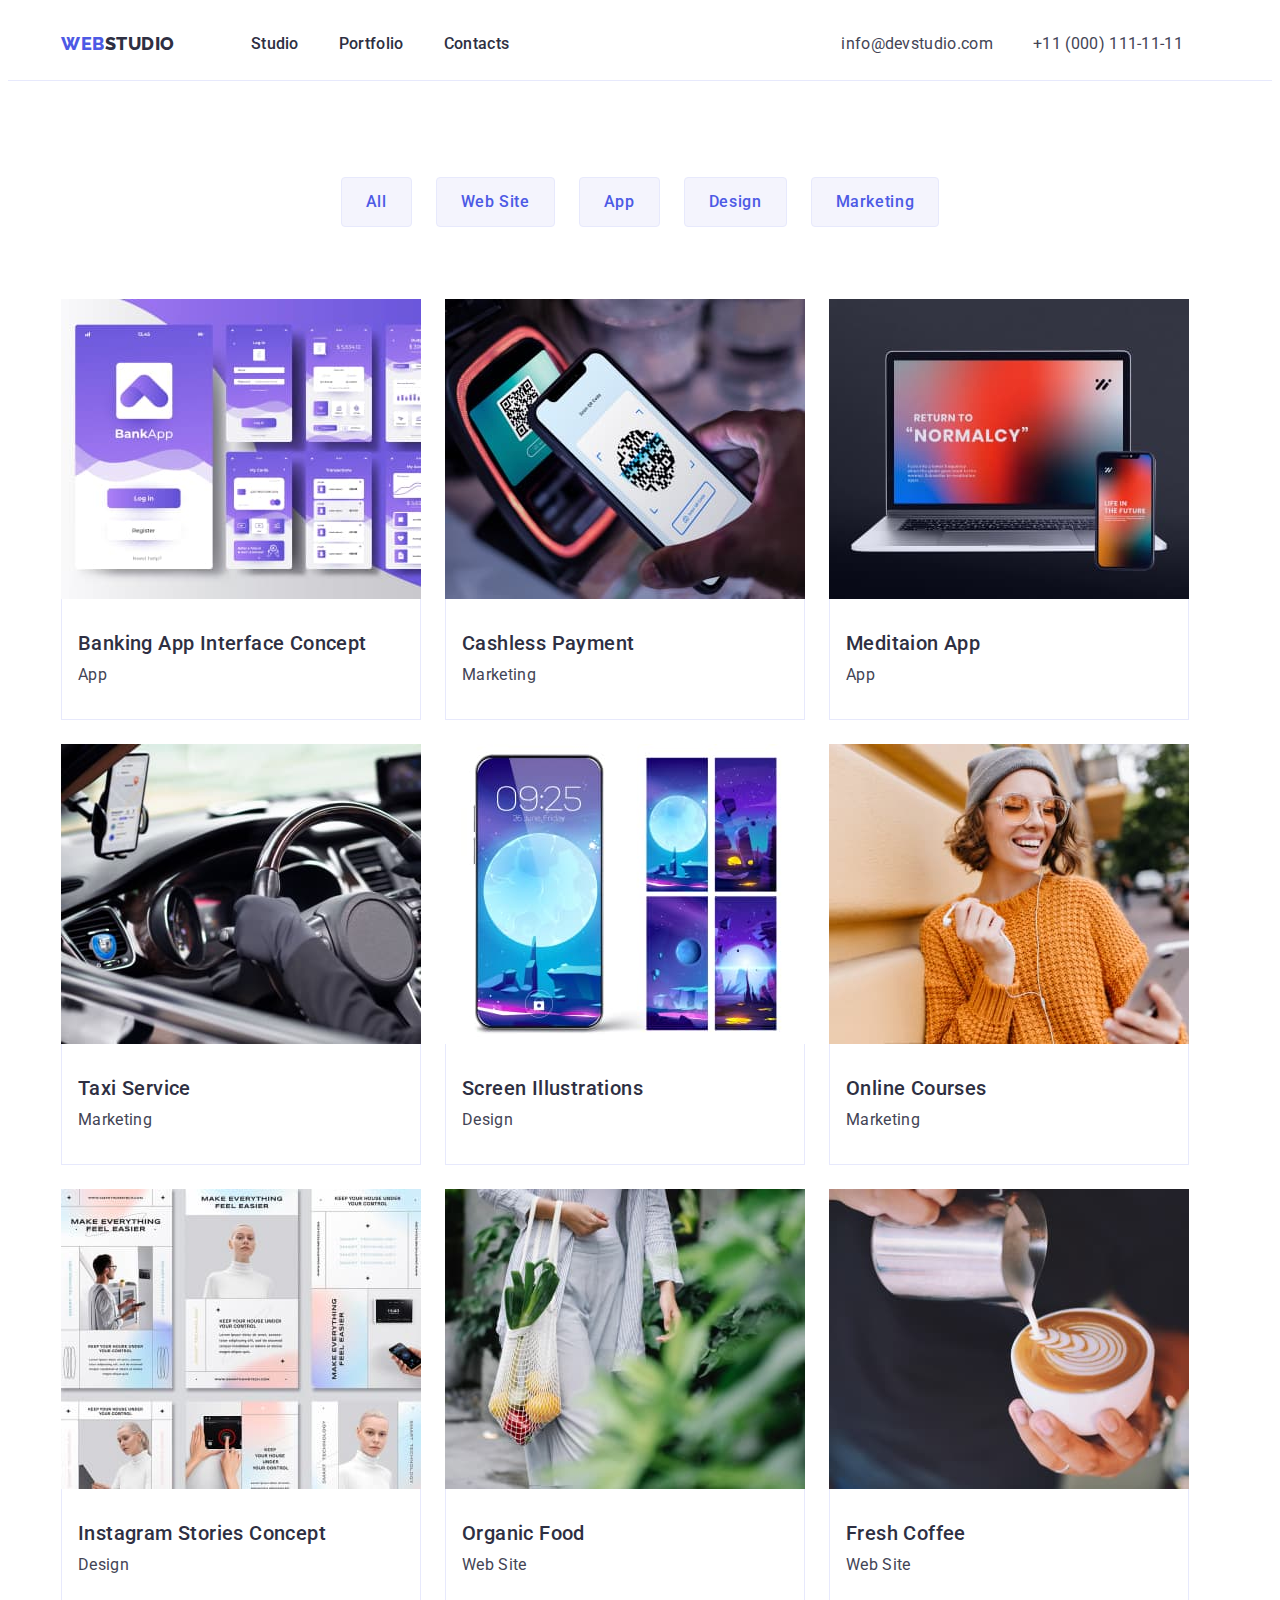
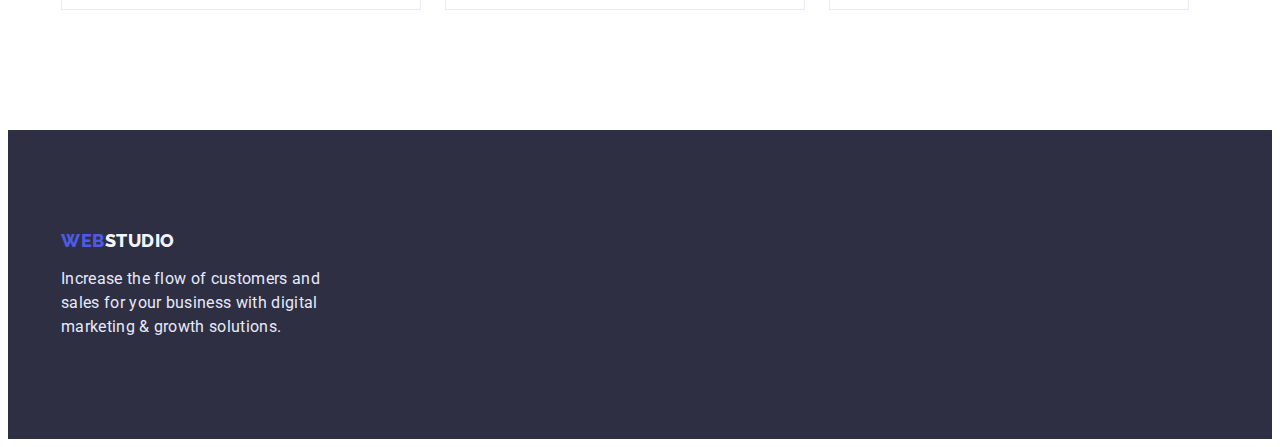
==== portfolio.html @ 106aad66 "Initial commit" ====
<!DOCTYPE html>
<html lang="en">
  <head>
    <meta charset="UTF-8" />
    <meta http-equiv="X-UA-Compatible" content="IE=edge" />
    <meta name="viewport" content="width=device-width, initial-scale=1.0" />
    <title>Portfolio</title>
    <link
      rel="stylesheet"
      href="https://cdnjs.cloudflare.com/ajax/libs/modern-normalize/1.1.0/modern-normalize.min.css"
      integrity="sha512-wpPYUAdjBVSE4KJnH1VR1HeZfpl1ub8YT/NKx4PuQ5NmX2tKuGu6U/JRp5y+Y8XG2tV+wKQpNHVUX03MfMFn9Q=="
      crossorigin="anonymous"
      referrerpolicy="no-referrer"
    />
    <link rel="preconnect" href="https://fonts.googleapis.com" />
    <link rel="preconnect" href="https://fonts.gstatic.com" crossorigin />
    <link
      href="https://fonts.googleapis.com/css2?family=Raleway:wght@800&family=Roboto:wght@400;500;700&display=swap"
      rel="stylesheet"
    />
    <link rel="stylesheet" href="./css/styles.css" />
  </head>
  <body>
    <header class="header">
      <div class="container header-container">
        <nav class="header-navigation">
          <a href="./index.html" class="header-logo link">
            Web <span>Studio</span></a
          >
          <ul class="header-list list">
            <li class="header-item">
              <a href="index.html" class="header-link link">Studio</a>
            </li>
            <li class="header-item">
              <a href="portfolio.html" class="header-link link">Portfolio</a>
            </li>
            <li class="header-item">
              <a href="" class="header-link link">Contacts</a>
            </li>
          </ul>
        </nav>
        <address class="header-addres">
          <ul class="header-list list">
            <li>
              <a href="mailto:info@devstudio.com" class="header-mail link"
                >info@devstudio.com</a
              >
            </li>
            <li>
              <a href="tel:+110001111111" class="header-tel link"
                >+11 (000) 111-11-11</a
              >
            </li>
          </ul>
        </address>
      </div>
    </header>
    <main>
      <!-- Portfolio Section first -->
      <section class="portfolio-section-first">
        <div class="container prt-section-first-container">
          <h1 class="portfolio-menu visually-hidden">Menu</h1>
          <ul class="portfolio-section-first-list list">
            <li><button type="button" class="portfolio-btn">All</button></li>
            <li>
              <button type="button" class="portfolio-btn">Web Site</button>
            </li>
            <li><button type="button" class="portfolio-btn">App</button></li>
            <li>
              <button type="button" class="portfolio-btn">Design</button>
            </li>
            <li>
              <button type="button" class="portfolio-btn">Marketing</button>
            </li>
          </ul>
          <ul class="portfolio-section-second-lisst list">
            <li class="portfolio-section-second-item">
              <a href="" class="portfolio-section-second-link link"
                ><img src="./images/portfolio1.jpg" alt="Sample" width="360" />
                <div class="portfolio-section-second-content">
                  <h3 class="portfolio-section-second-heading">
                    Banking App Interface Concept
                  </h3>
                  <p class="portfolio-section-second-text">App</p>
                </div>
              </a>
            </li>
            <li class="portfolio-section-second-item">
              <a href="" class="portfolio-section-second-link link"
                ><img src="./images/portfolio2.jpg" alt="Sample" width="360" />
                <div class="portfolio-section-second-content">
                  <h3 class="portfolio-section-second-heading">
                    Cashless Payment
                  </h3>
                  <p class="portfolio-section-second-text">Marketing</p>
                </div>
              </a>
            </li>
            <li class="portfolio-section-second-item">
              <a href="" class="portfolio-section-second-link link"
                ><img src="./images/portfolio3.jpg" alt="Sample" width="360" />
                <div class="portfolio-section-second-content">
                  <h3 class="portfolio-section-second-heading">
                    Meditaion App
                  </h3>
                  <p class="portfolio-section-second-text">App</p>
                </div>
              </a>
            </li>
            <li class="portfolio-section-second-item">
              <a href="" class="portfolio-section-second-link link"
                ><img src="./images/portfolio4.jpg" alt="Sample" width="360" />
                <div class="portfolio-section-second-content">
                  <h3 class="portfolio-section-second-heading">Taxi Service</h3>
                  <p class="portfolio-section-second-text">Marketing</p>
                </div>
              </a>
            </li>
            <li class="portfolio-section-second-item">
              <a href="" class="portfolio-section-second-link link"
                ><img src="./images/portfolio5.jpg" alt="Sample" width="360" />
                <div class="portfolio-section-second-content">
                  <h3 class="portfolio-section-second-heading">
                    Screen Illustrations
                  </h3>
                  <p class="portfolio-section-second-text">Design</p>
                </div>
              </a>
            </li>
            <li class="portfolio-section-second-item">
              <a href="" class="portfolio-section-second-link link"
                ><img src="./images/portfolio6.jpg" alt="Sample" width="360" />
                <div class="portfolio-section-second-content">
                  <h3 class="portfolio-section-second-heading">
                    Online Courses
                  </h3>
                  <p class="portfolio-section-second-text">Marketing</p>
                </div>
              </a>
            </li>
            <li class="portfolio-section-second-item">
              <a href="" class="portfolio-section-second-link link"
                ><img src="./images/portfolio7.jpg" alt="Sample" width="360" />
                <div class="portfolio-section-second-content">
                  <h3 class="portfolio-section-second-heading">
                    Instagram Stories Concept
                  </h3>
                  <p class="portfolio-section-second-text">Design</p>
                </div>
              </a>
            </li>
            <li class="portfolio-section-second-item">
              <a href="" class="portfolio-section-second-link link"
                ><img src="./images/portfolio8.jpg" alt="Sample" width="360" />
                <div class="portfolio-section-second-content">
                  <h3 class="portfolio-section-second-heading">Organic Food</h3>
                  <p class="portfolio-section-second-text">Web Site</p>
                </div>
              </a>
            </li>
            <li class="portfolio-section-second-item">
              <a href="" class="portfolio-section-second-link link"
                ><img src="./images/portfolio9.jpg" alt="Sample" width="360" />
                <div class="portfolio-section-second-content">
                  <h3 class="portfolio-section-second-heading">Fresh Coffee</h3>
                  <p class="portfolio-section-second-text">Web Site</p>
                </div>
              </a>
            </li>
          </ul>
        </div>
      </section>
    </main>
    <footer class="footer">
      <div class="container footer-container">
        <a href="./index.html" class="footer-logo link"
          >Web <span>Studio</span></a
        >
        <p class="footer-text">
          Increase the flow of customers and sales for your business with
          digital marketing & growth solutions.
        </p>
      </div>
    </footer>
  </body>
</html>
---- css/styles.css ----
:root {
  --main-title-color: #fff;
  --secondary-title-color: #2e2f42;
  --main-text-color: #434455;
  --main-backgrounds-color: #2e2f42;
  --secondary-backgrounds-color: #f4f4fd;
  --basic-margin-text: 8px;
}

h1,
h2,
h3,
h4,
h5,
h6,
p {
  margin: 0;
}

ul {
  margin: 0;
  padding: 0;
}

img {
  display: block;
}

body {
  font-family: "Roboto", sans-serif;
  background-color: #ffffff;
  color: #2e2f42;
}

.container {
  max-width: 1158px;
  margin: 0 auto;
  padding-left: 15px;
  padding-right: 15px;
}

.list {
  list-style: none;
}

.link {
  text-decoration: none;
}

.visually-hidden {
  position: absolute;
  width: 1px;
  height: 1px;
  margin: -1px;
  border: 0;
  padding: 0;

  white-space: nowrap;
  clip-path: inset(100%);
  clip: rect(0 0 0 0);
  overflow: hidden;
}
/* Header */
.header {
  padding: 24px 0;
  border-bottom: 1px solid #e7e9fc;
}

.header-navigation {
  display: flex;
  flex-direction: row;
}

.header-list {
  display: flex;
  flex-direction: row;
  gap: 40px;
}

.header-logo {
  font-family: "Raleway", sans-serif;
  font-style: normal;
  font-weight: 800;
  font-size: 18px;
  line-height: 1.33;
  display: flex;
  align-items: center;
  letter-spacing: 0.03em;
  text-transform: uppercase;
  color: #4d5ae5;
  margin-right: 76px;
}
.header-logo span {
  color: #2e2f42;
}
.header-link {
  font-weight: 500;
  font-size: 16px;
  line-height: 1.5;
  letter-spacing: 0.02em;
  color: #2e2f42;
}
.header-link:hover,
.header-link:focus {
  color: #4d5ae5;
}

.header-container {
  display: flex;
  align-items: center;
}

.header-mail {
  font-style: normal;
  font-weight: 400;
  font-size: 16px;
  line-height: 1.5;
  letter-spacing: 0.02em;
  color: #434455;
  margin-left: 332px;
  margin-right: 0px;
}
.header-tel {
  font-style: normal;
  font-weight: 400;
  font-size: 16px;
  line-height: 1.5;
  letter-spacing: 0.02em;
  color: #434455;
}

.header-mail:hover,
.header-mail:focus {
  color: #4d5ae5;
}

.header-tel:hover,
.header-tel:focus {
  color: #4d5ae5;
}

/* Header */

/* Hero section */
.hero {
  background: var(--main-backgrounds-color);
  padding: 188px 0;
}

.hero-title {
  font-size: 56px;
  line-height: 1.07;
  letter-spacing: 0.02em;
  color: var(--main-title-color);
  margin: 0 auto 48px auto;
  width: 496px;
  display: block;
}

.hero-btn {
  min-width: 169px;
  font-family: inherit;
  font-weight: 500;
  font-size: 16px;
  line-height: 1.5;
  display: block;
  margin: 0 auto;
  align-items: center;
  letter-spacing: 0.04em;
  color: #ffffff;
  background: #4d5ae5;
  cursor: pointer;
  border: 1px solid #4d5ae5;
  border-radius: 4px;
  padding: 16px 32px;
}

.hero-btn:hover,
.hero-btn:focus {
  color: #ffffff;
  background: #404bbf;
  box-shadow: 0px 4px 4px rgba(0, 0, 0, 0.15);
  border-radius: 4px;
}
/* Hero section */

/* Section first */
.section-first {
  padding-top: 120px;
  padding-bottom: 120px;
}
.section-first-list {
  display: flex;
  justify-content: center;
  gap: 24px;
}
.section-first-heading {
  font-weight: 500;
  font-size: 20px;
  line-height: 1.2;
  letter-spacing: 0.02em;
  color: var(--secondary-title-color);
  margin-bottom: var(--basic-margin-text);
}
.section-first-text {
  font-weight: 400;
  font-size: 16px;
  line-height: 1.2;
  letter-spacing: 0.02em;
  color: var(--main-text-color);
  width: 264px;
}

/* Section-first */

/* Section second */
.section-second {
  padding-bottom: 120px;
}
.section-second-tittle {
  font-size: 36px;
  line-height: 1.11;
  letter-spacing: 0.02em;
  text-transform: capitalize;
  color: var(--secondary-title-color);
  margin-bottom: 72px;
  text-align: center;
}

.section-second-list {
  display: flex;
  flex-direction: row;
  gap: 24px;
}

/* Section second */

/* Section third */
.section-third {
  background: var(--secondary-backgrounds-color);
  padding: 120px 0;
}
.section-third-tittle {
  font-size: 36px;
  line-height: 1.11;
  letter-spacing: 0.02em;
  text-transform: capitalize;
  color: var(--secondary-title-color);
  margin-bottom: 72px;
  text-align: center;
}

.section-third-heading {
  font-weight: 500;
  font-size: 20px;
  line-height: 1.2;
  letter-spacing: 0.02em;
  margin-bottom: var(--basic-margin-text);
}
.section-third-text {
  font-weight: 400;
  font-size: 16px;
  line-height: 1.5;
  letter-spacing: 0.02em;
  color: var(--main-text-color);
}

.section-third-list {
  display: flex;
  flex-direction: row;
  gap: 24px;
}

.section-third-container {
  display: flex;
  flex-direction: column;
}

.section-third-item-container {
  display: flex;
  flex-direction: column;
  justify-content: center;
  align-items: center;
  background-color: var(--main-title-color);
  padding: 32px 15px;
}

/* Section third */

/* footer */
.footer {
  background: #2e2f42;
  padding: 100px 0;
}
.footer-logo {
  font-family: "Raleway", sans-serif;
  font-weight: 800;
  font-size: 18px;
  line-height: 1.17;
  display: flex;
  align-items: center;
  letter-spacing: 0.03em;
  text-transform: uppercase;
  color: #4d5ae5;
  margin-bottom: 16px;
}
.footer-logo span {
  color: #f4f4fd;
}
.footer-text {
  font-weight: 400;
  font-size: 16px;
  line-height: 1.5;
  letter-spacing: 0.02em;
  color: #e7e9fc;
  width: 264px;
}

.footer-container {
  display: flex;
  flex-direction: column;
}

/* footer */

/* Portfolio */

/*  Prt Section 1 */

.portfolio-section-first {
  padding-top: 96px;
  padding-bottom: 120px;
}

.portfolio-section-first-list {
  display: flex;
  flex-direction: row;
  justify-content: center;
  gap: 24px;
  margin-bottom: 72px;
}

.portfolio-btn {
  font-family: inherit;
  font-style: normal;
  font-weight: 500;
  font-size: 16px;
  line-height: 1.5;
  align-items: center;
  text-align: center;
  letter-spacing: 0.04em;
  color: #4d5ae5;
  background: #f4f4fd;
  cursor: pointer;
  border: 1px solid #e7e9fc;
  border-radius: 4px;
  padding: 12px 24px;
  display: flex;
}

.portfolio-btn:hover,
.portfolio-btn:focus {
  background-color: #4d5ae5;
  color: #ffffff;
}

/* Prt Section second */
.portfolio-section-second-heading {
  font-weight: 500;
  font-size: 20px;
  line-height: 1.2;
  letter-spacing: 0.02em;
  color: var(--secondary-title-color);
  margin-bottom: 8px;
}
.portfolio-section-second-text {
  font-weight: 400;
  font-size: 16px;
  line-height: 1.5;
  letter-spacing: 0.02em;
  color: var(--main-text-color);
}

.portfolio-section-second-lisst {
  display: flex;
  flex-wrap: wrap;
  gap: 24px;
}
.portfolio-section-second-content {
  display: flex;
  flex-direction: column;
  justify-content: center;
  background-color: #fff;
  padding: 32px 16px;
  border: 1px solid #e7e9fc;
  border-top: 0;
}

.prtss-container {
  display: flex;
  flex-wrap: wrap;
  gap: 24px;
}

.prtsf-container {
  display: flex;
  flex-direction: row;
  gap: 24px;
  justify-content: center;
  padding-top: 93px;
}
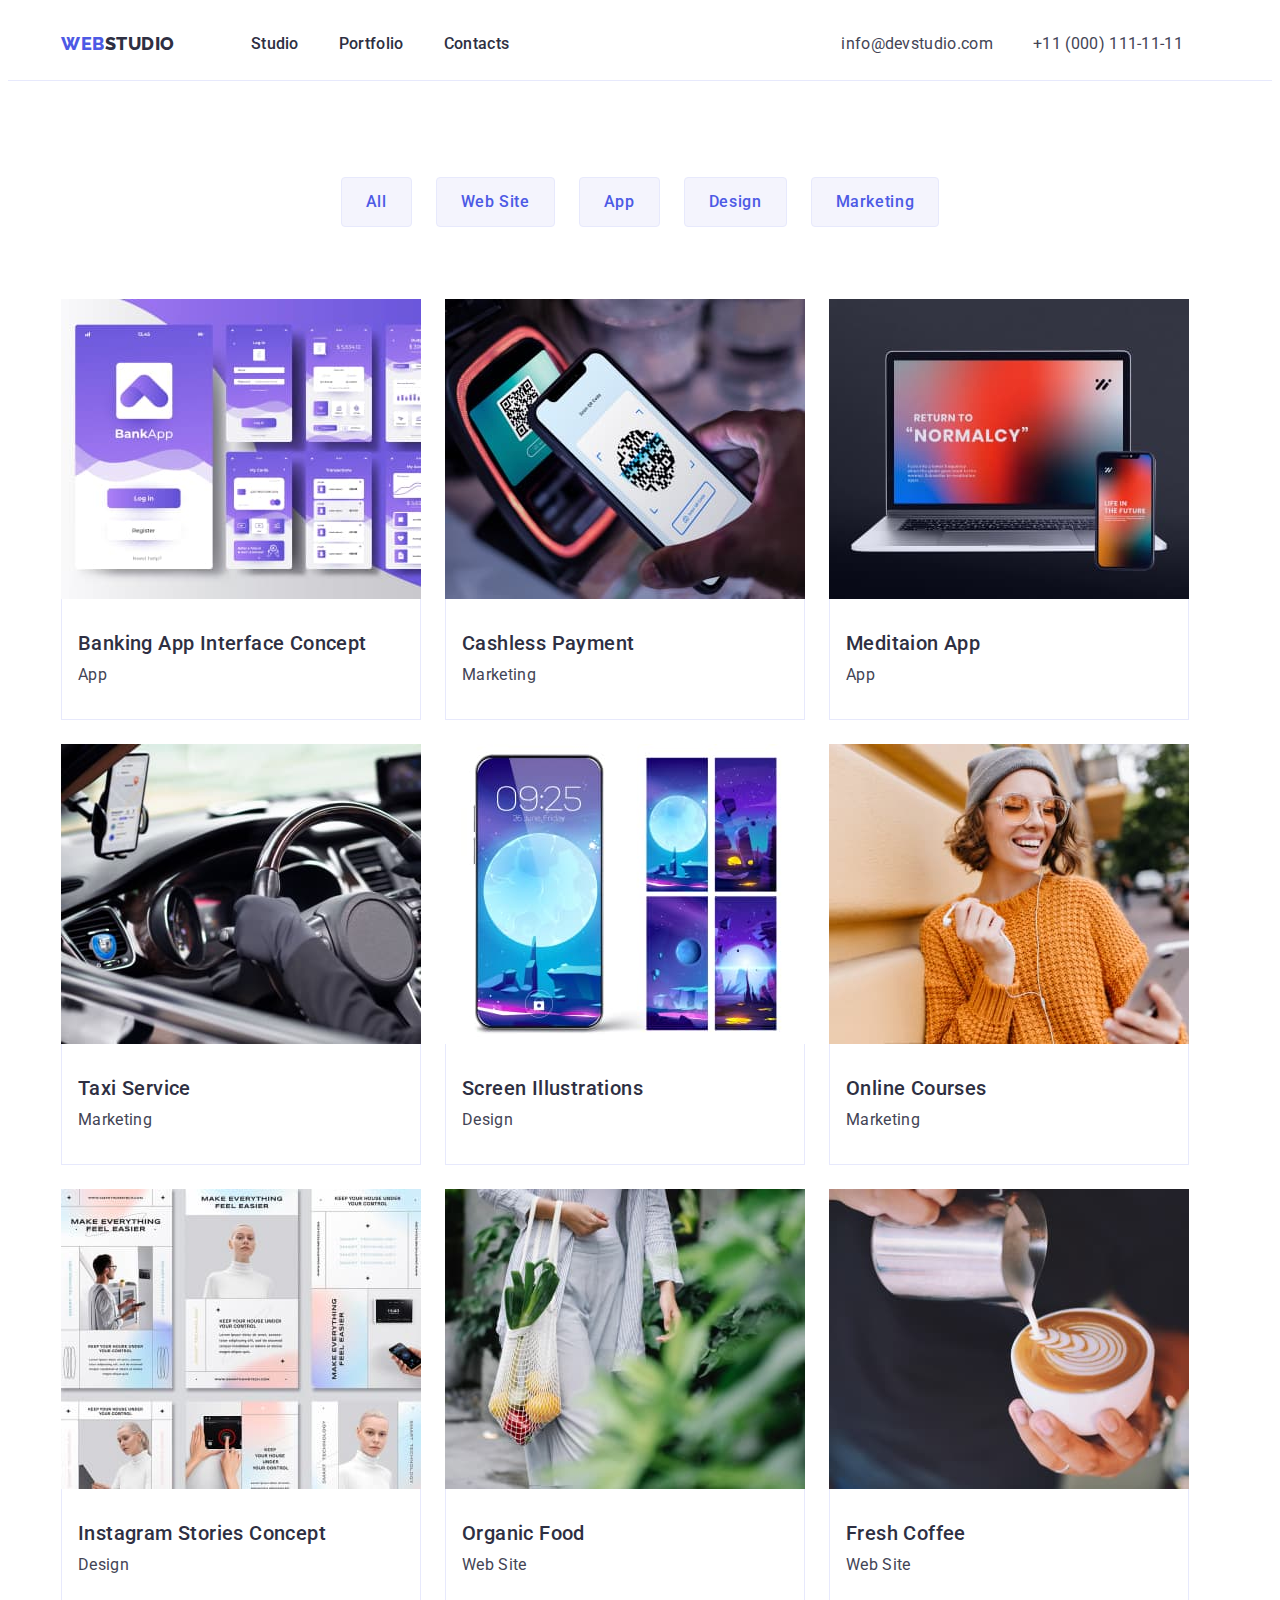
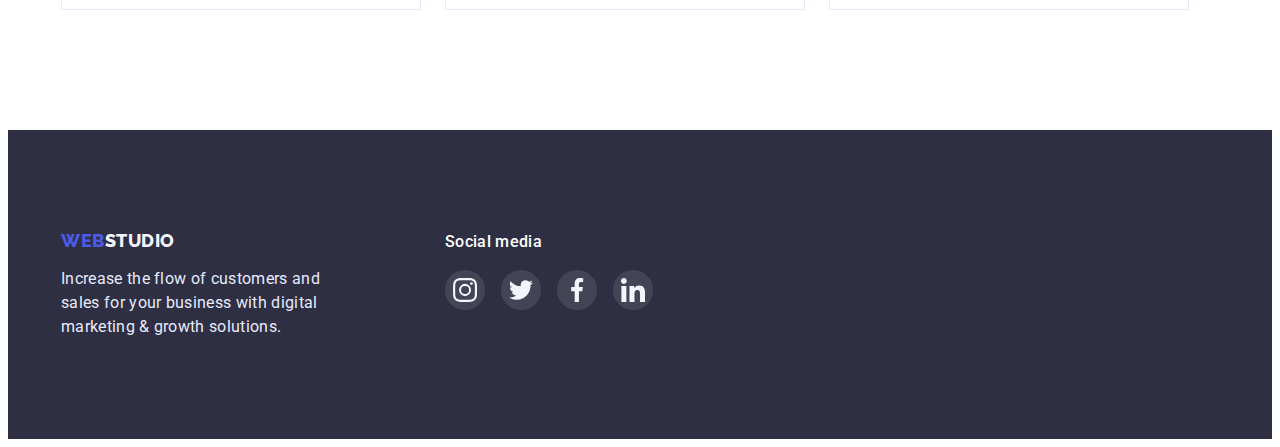
==== commit 153ece72: "upd" ====
--- a/portfolio.html
+++ b/portfolio.html
@@ -173,13 +173,24 @@
     </main>
     <footer class="footer">
       <div class="container footer-container">
-        <a href="./index.html" class="footer-logo link"
-          >Web <span>Studio</span></a
-        >
-        <p class="footer-text">
-          Increase the flow of customers and sales for your business with
-          digital marketing & growth solutions.
-        </p>
+        <div class="footer-container-logo">
+          <a href="./index.html" class="footer-logo link"
+            >Web <span>Studio</span></a
+          >
+          <p class="footer-text">
+            Increase the flow of customers and sales for your business with
+            digital marketing & growth solutions.
+          </p>
+        </div>
+        <div class="footer-social">
+          <p class="footer-social-text">Social media</p>
+          <ul class="footer-icon-list list">
+            <li class="footer-instagram"></li>
+            <li class="footer-twitter"></li>
+            <li class="footer-facebook"></li>
+            <li class="footer-linkedin"></li>
+          </ul>
+        </div>
       </div>
     </footer>
   </body>
--- a/css/styles.css
+++ b/css/styles.css
@@ -145,6 +145,19 @@
 .hero {
   background: var(--main-backgrounds-color);
   padding: 188px 0;
+  max-width: 1440px;
+  min-height: 600px;
+  margin-left: auto;
+  margin-right: auto;
+  background-image: linear-gradient(
+      to right,
+      rgba(46, 47, 66, 0.7),
+      rgba(46, 47, 66, 0.7)
+    ),
+    url(../images/backgroundhero.jpg);
+  background-size: cover;
+  background-position: center;
+  background-repeat: no-repeat;
 }
 
 .hero-title {
@@ -194,6 +207,38 @@
   justify-content: center;
   gap: 24px;
 }
+
+.section-first-item::before {
+  display: block;
+  content: "";
+  height: 112px;
+  background-size: contain;
+  background-repeat: no-repeat;
+  background-position: center;
+  background-color: #f4f4fd;
+  margin-bottom: 8px;
+}
+
+.icon-antenna::before {
+  background-image: url(../images/antenna.svg);
+  background-size: 64px;
+}
+
+.icon-clock::before {
+  background-image: url(../images/clock.svg);
+  background-size: 64px;
+}
+
+.icon-diagram::before {
+  background-image: url(../images/diagram.svg);
+  background-size: 64px;
+}
+
+.icon-astronaut::before {
+  background-image: url(../images/astronaut.svg);
+  background-size: 64px;
+}
+
 .section-first-heading {
   font-weight: 500;
   font-size: 20px;
@@ -238,7 +283,7 @@
 /* Section third */
 .section-third {
   background: var(--secondary-backgrounds-color);
-  padding: 120px 0;
+  padding: 120px 0 110px 0;
 }
 .section-third-tittle {
   font-size: 36px;
@@ -282,12 +327,154 @@
   justify-content: center;
   align-items: center;
   background-color: var(--main-title-color);
-  padding: 32px 15px;
+  padding: 32px 16px;
+  box-shadow: 0px 1px 6px rgba(46, 47, 66, 0.08),
+    0px 1px 1px rgba(46, 47, 66, 0.16), 0px 2px 1px rgba(46, 47, 66, 0.08);
+  border-radius: 0px 0px 4px 4px;
+}
+
+.section-third-icon-list {
+  display: flex;
+  flex-direction: row;
+  justify-content: center;
+  align-items: center;
+  padding: 0px;
+  gap: 24px;
+  margin-top: 8px;
+}
+
+.instagram {
+  display: inline-block;
+  width: 40px;
+  height: 40px;
+  background-image: url(../images/instagram.svg);
+  background-color: #4d5ae5;
+  background-size: 16px;
+  background-repeat: no-repeat;
+  background-position: center;
+  border-radius: 50%;
+}
+
+.instagram:hover,
+.instagram:focus {
+  color: #ffffff;
+  background-color: #404bbf;
+}
+
+.twitter {
+  display: inline-block;
+  width: 40px;
+  height: 40px;
+  background-image: url(../images/twitter.svg);
+  background-color: #4d5ae5;
+  background-size: 16px;
+  background-repeat: no-repeat;
+  background-position: center;
+  border-radius: 50%;
+}
+
+.twitter:hover,
+.twitter:focus {
+  color: #ffffff;
+  background-color: #404bbf;
+}
+
+.facebook {
+  display: inline-block;
+  width: 40px;
+  height: 40px;
+  background-image: url(../images/facebook.svg);
+  background-color: #4d5ae5;
+  background-size: 16px;
+  background-repeat: no-repeat;
+  background-position: center;
+  border-radius: 50%;
+}
+
+.facebook:hover,
+.facebook:focus {
+  color: #ffffff;
+  background-color: #404bbf;
+}
+
+.linkedin {
+  display: inline-block;
+  width: 40px;
+  height: 40px;
+  background-image: url(../images/linkedin.svg);
+  background-color: #4d5ae5;
+  background-size: 16px;
+  background-repeat: no-repeat;
+  background-position: center;
+  border-radius: 50%;
+}
+
+.linkedin:hover,
+.linkedin:focus {
+  color: #ffffff;
+  background-color: #404bbf;
 }
 
 /* Section third */
 
+/* Section customers */
+.section-customers {
+  padding: 130px 0 120px 0;
+}
+.customers-container {
+}
+.customers-tittle {
+  font-weight: 700;
+  font-size: 36px;
+  line-height: 1.11;
+  text-align: center;
+  margin-bottom: 72px;
+}
+.customers-list {
+  display: flex;
+  justify-content: center;
+  gap: 24px;
+  margin: auto;
+}
+.list {
+}
+.customers-list-item {
+  display: flex;
+  align-items: center;
+  justify-content: center;
+  width: 168px;
+  height: 88px;
+}
+
+.customers-link {
+  display: flex;
+  justify-content: center;
+  align-items: center;
+  width: 100%;
+  height: 100%;
+  color: #8e8f99;
+  border: 1px solid #8e8f99;
+  border-radius: 4px;
+}
+
+.customers-link:hover,
+.customers-link:focus {
+  color: #404bbf;
+  border: 1px solid #404bbf;
+  border-radius: 4px;
+}
+
+.customers-icon {
+  fill: currentColor;
+}
+
+/* Section customers */
 /* footer */
+.footer-container {
+  display: flex;
+  flex-direction: row;
+  gap: 120px;
+}
 .footer {
   background: #2e2f42;
   padding: 100px 0;
@@ -316,9 +503,92 @@
   width: 264px;
 }
 
-.footer-container {
+.footer-container-logo {
   display: flex;
   flex-direction: column;
+}
+
+.footer-social {
+}
+
+.footer-social-text {
+  font-weight: 500;
+  font-size: 16px;
+  line-height: 1.5;
+  letter-spacing: 0.02em;
+  color: #ffffff;
+  margin-bottom: 16px;
+}
+
+.footer-icon-list {
+  display: flex;
+  flex-direction: row;
+  align-items: flex-start;
+  padding: 0px;
+  gap: 16px;
+}
+
+.footer-instagram {
+  display: inline-block;
+  width: 40px;
+  height: 40px;
+  background-image: url(../images/instagram.svg);
+  background-color: rgba(255, 255, 255, 0.1);
+  background-size: 24px;
+  background-repeat: no-repeat;
+  background-position: center;
+  border-radius: 50%;
+}
+
+.footer-instagram:hover {
+  background-color: #31d0aa;
+}
+.footer-twitter {
+  display: inline-block;
+  width: 40px;
+  height: 40px;
+  background-image: url(../images/twitter.svg);
+  background-color: rgba(255, 255, 255, 0.1);
+  background-size: 24px;
+  background-repeat: no-repeat;
+  background-position: center;
+  border-radius: 50%;
+}
+
+.footer-twitter:hover {
+  background-color: #31d0aa;
+}
+
+.footer-facebook {
+  display: inline-block;
+  width: 40px;
+  height: 40px;
+  background-image: url(../images/facebook.svg);
+  background-color: rgba(255, 255, 255, 0.1);
+  background-size: 24px;
+  background-repeat: no-repeat;
+  background-position: center;
+  border-radius: 50%;
+}
+
+.footer-facebook:hover {
+  background-color: #31d0aa;
+}
+
+.footer-linkedin {
+  display: inline-block;
+  width: 40px;
+  height: 40px;
+  background-image: url(../images/linkedin.svg);
+  background-color: rgba(255, 255, 255, 0.1);
+  background-size: 24px;
+  background-repeat: no-repeat;
+  background-position: center;
+  border-radius: 50%;
+}
+
+.footer-linkedin:hover {
+  background-color: #31d0aa;
 }
 
 /* footer */
@@ -360,7 +630,10 @@
 
 .portfolio-btn:hover,
 .portfolio-btn:focus {
-  background-color: #4d5ae5;
+  background: #404bbf;
+  box-shadow: 0px 3px 1px rgba(0, 0, 0, 0.1), 0px 2px 1px rgba(0, 0, 0, 0.08),
+    0px 2px 2px rgba(0, 0, 0, 0.12);
+  border-radius: 4px;
   color: #ffffff;
 }
 
@@ -396,6 +669,11 @@
   border-top: 0;
 }
 
+.portfolio-section-second-content:hover {
+  box-shadow: 0px 1px 6px rgba(46, 47, 66, 0.08),
+    0px 1px 1px rgba(46, 47, 66, 0.16), 0px 2px 1px rgba(46, 47, 66, 0.08);
+}
+
 .prtss-container {
   display: flex;
   flex-wrap: wrap;
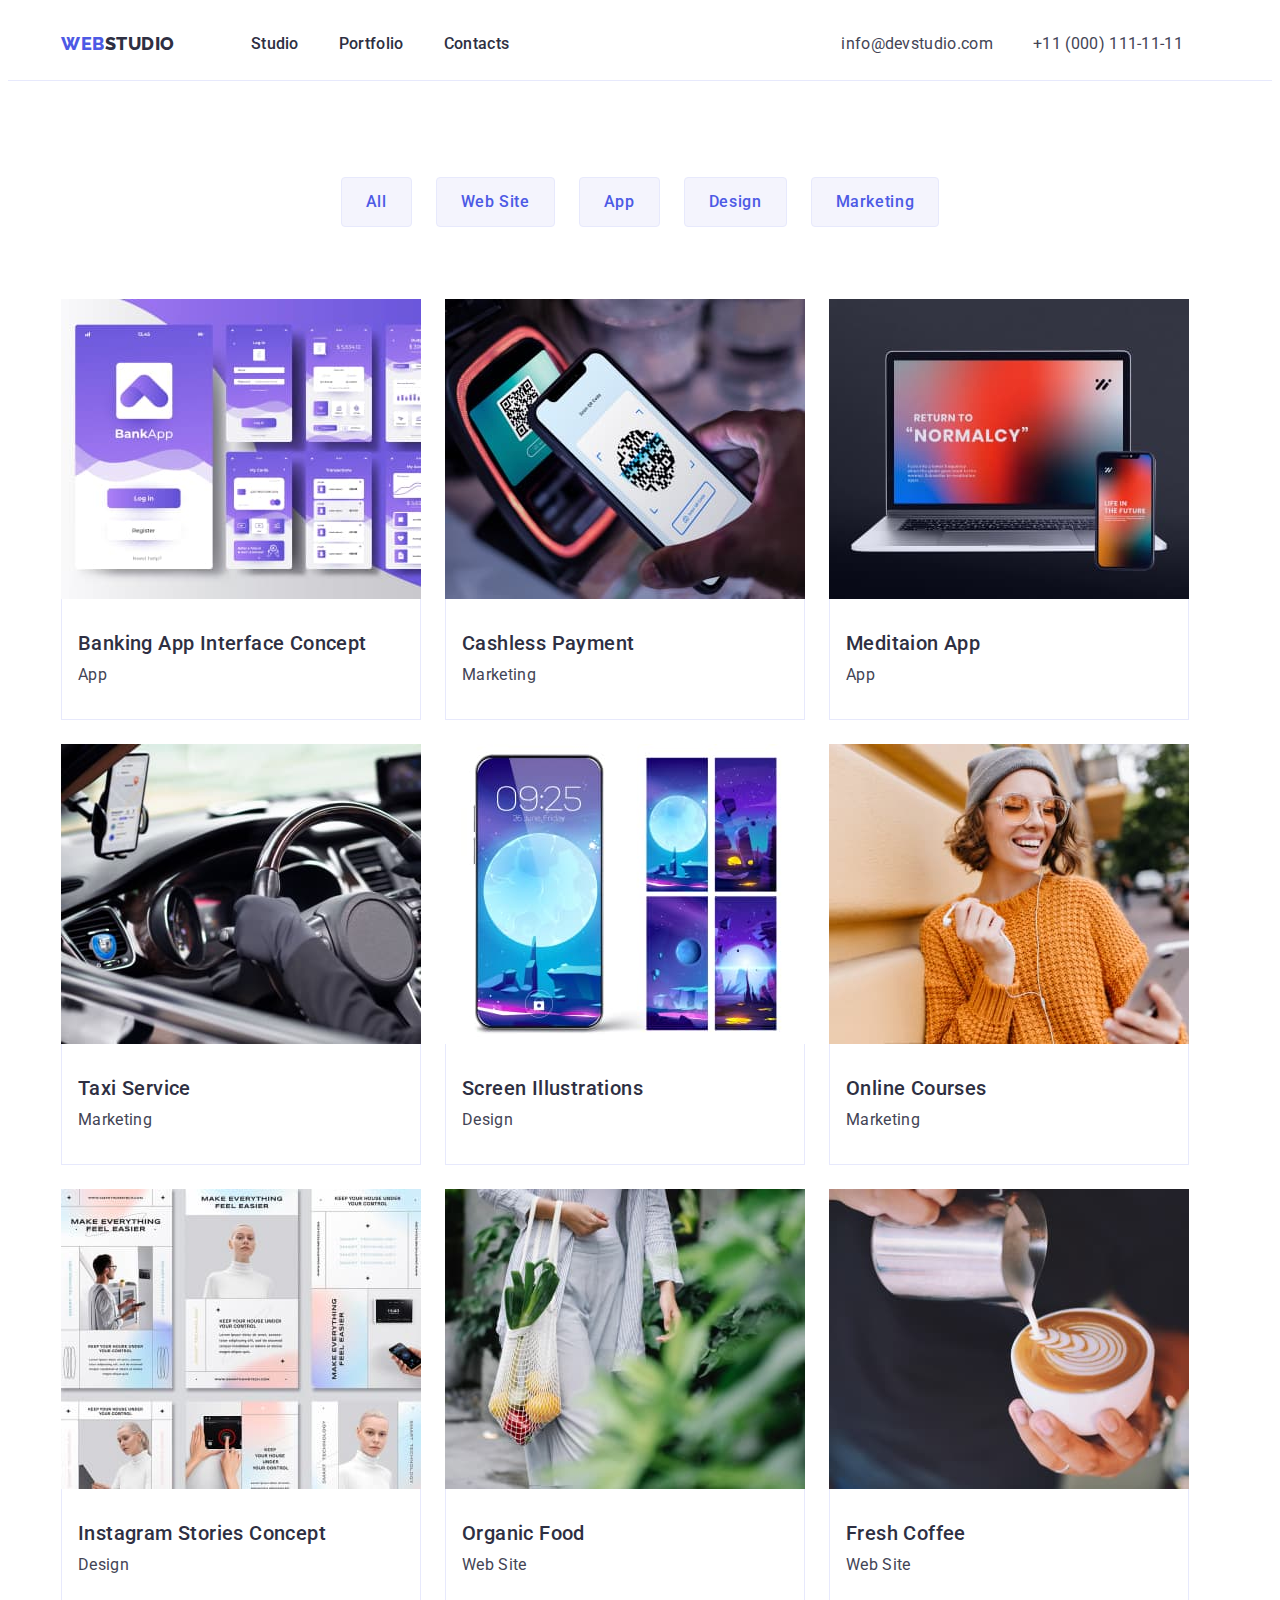
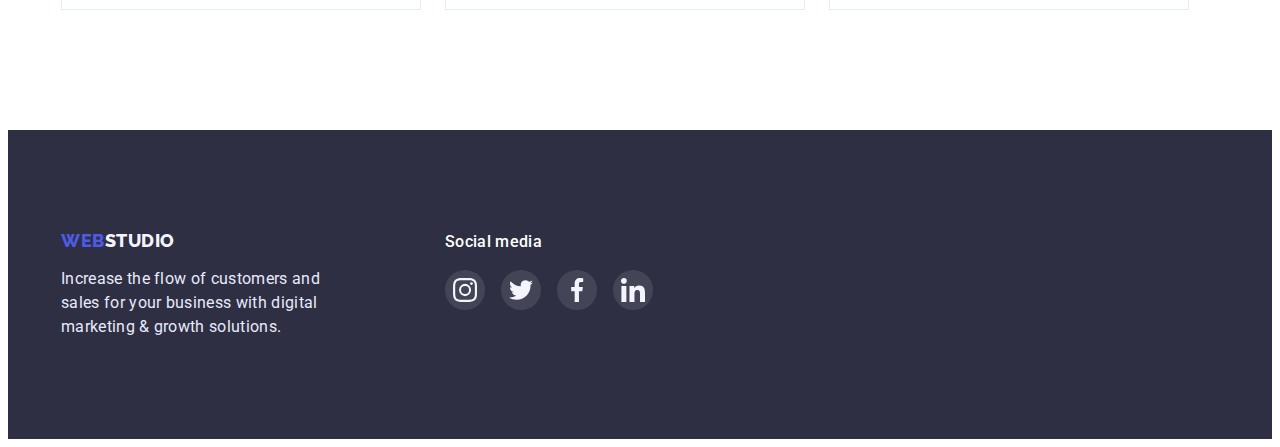
==== commit 3db94f80: "upd" ====
--- a/portfolio.html
+++ b/portfolio.html
@@ -185,10 +185,34 @@
         <div class="footer-social">
           <p class="footer-social-text">Social media</p>
           <ul class="footer-icon-list list">
-            <li class="footer-instagram"></li>
-            <li class="footer-twitter"></li>
-            <li class="footer-facebook"></li>
-            <li class="footer-linkedin"></li>
+            <li>
+              <a href="" class="footer-social-link link">
+                <svg class="footer-icon" width="24px" height="24px">
+                  <use href="./images/sprite.svg#icon-instagram"></use>
+                </svg>
+              </a>
+            </li>
+            <li>
+              <a href="" class="footer-social-link link">
+                <svg class="footer-icon" width="24px" height="24px">
+                  <use href="./images/sprite.svg#icon-twitter"></use>
+                </svg>
+              </a>
+            </li>
+            <li class="facebook">
+              <a href="" class="footer-social-link link">
+                <svg class="footer-icon" width="24px" height="24px">
+                  <use href="./images/sprite.svg#icon-facebook"></use>
+                </svg>
+              </a>
+            </li>
+            <li class="linkedin">
+              <a href="" class="footer-social-link link">
+                <svg class="footer-icon" width="24px" height="24px">
+                  <use href="./images/sprite.svg#icon-linkedin"></use>
+                </svg>
+              </a>
+            </li>
           </ul>
         </div>
       </div>
--- a/css/styles.css
+++ b/css/styles.css
@@ -343,76 +343,23 @@
   margin-top: 8px;
 }
 
-.instagram {
-  display: inline-block;
+.section-third-link {
+  display: flex;
+  justify-content: center;
+  align-items: center;
+  background-color: #4d5ae5;
   width: 40px;
   height: 40px;
-  background-image: url(../images/instagram.svg);
-  background-color: #4d5ae5;
-  background-size: 16px;
-  background-repeat: no-repeat;
-  background-position: center;
   border-radius: 50%;
 }
 
-.instagram:hover,
-.instagram:focus {
-  color: #ffffff;
+.section-third-link:hover,
+.section-third-link:focus {
   background-color: #404bbf;
 }
 
-.twitter {
-  display: inline-block;
-  width: 40px;
-  height: 40px;
-  background-image: url(../images/twitter.svg);
-  background-color: #4d5ae5;
-  background-size: 16px;
-  background-repeat: no-repeat;
-  background-position: center;
-  border-radius: 50%;
-}
-
-.twitter:hover,
-.twitter:focus {
-  color: #ffffff;
-  background-color: #404bbf;
-}
-
-.facebook {
-  display: inline-block;
-  width: 40px;
-  height: 40px;
-  background-image: url(../images/facebook.svg);
-  background-color: #4d5ae5;
-  background-size: 16px;
-  background-repeat: no-repeat;
-  background-position: center;
-  border-radius: 50%;
-}
-
-.facebook:hover,
-.facebook:focus {
-  color: #ffffff;
-  background-color: #404bbf;
-}
-
-.linkedin {
-  display: inline-block;
-  width: 40px;
-  height: 40px;
-  background-image: url(../images/linkedin.svg);
-  background-color: #4d5ae5;
-  background-size: 16px;
-  background-repeat: no-repeat;
-  background-position: center;
-  border-radius: 50%;
-}
-
-.linkedin:hover,
-.linkedin:focus {
-  color: #ffffff;
-  background-color: #404bbf;
+.st-icon {
+  fill: currentColor;
 }
 
 /* Section third */
@@ -421,8 +368,7 @@
 .section-customers {
   padding: 130px 0 120px 0;
 }
-.customers-container {
-}
+
 .customers-tittle {
   font-weight: 700;
   font-size: 36px;
@@ -436,8 +382,7 @@
   gap: 24px;
   margin: auto;
 }
-.list {
-}
+
 .customers-list-item {
   display: flex;
   align-items: center;
@@ -508,9 +453,6 @@
   flex-direction: column;
 }
 
-.footer-social {
-}
-
 .footer-social-text {
   font-weight: 500;
   font-size: 16px;
@@ -528,67 +470,23 @@
   gap: 16px;
 }
 
-.footer-instagram {
-  display: inline-block;
+.footer-social-link {
+  display: flex;
+  justify-content: center;
+  align-items: center;
   width: 40px;
   height: 40px;
-  background-image: url(../images/instagram.svg);
   background-color: rgba(255, 255, 255, 0.1);
-  background-size: 24px;
-  background-repeat: no-repeat;
-  background-position: center;
   border-radius: 50%;
 }
 
-.footer-instagram:hover {
+.footer-social-link:hover,
+.footer-social-link:focus {
   background-color: #31d0aa;
 }
-.footer-twitter {
-  display: inline-block;
-  width: 40px;
-  height: 40px;
-  background-image: url(../images/twitter.svg);
-  background-color: rgba(255, 255, 255, 0.1);
-  background-size: 24px;
-  background-repeat: no-repeat;
-  background-position: center;
-  border-radius: 50%;
-}
-
-.footer-twitter:hover {
-  background-color: #31d0aa;
-}
-
-.footer-facebook {
-  display: inline-block;
-  width: 40px;
-  height: 40px;
-  background-image: url(../images/facebook.svg);
-  background-color: rgba(255, 255, 255, 0.1);
-  background-size: 24px;
-  background-repeat: no-repeat;
-  background-position: center;
-  border-radius: 50%;
-}
-
-.footer-facebook:hover {
-  background-color: #31d0aa;
-}
-
-.footer-linkedin {
-  display: inline-block;
-  width: 40px;
-  height: 40px;
-  background-image: url(../images/linkedin.svg);
-  background-color: rgba(255, 255, 255, 0.1);
-  background-size: 24px;
-  background-repeat: no-repeat;
-  background-position: center;
-  border-radius: 50%;
-}
-
-.footer-linkedin:hover {
-  background-color: #31d0aa;
+
+.footer-icon {
+  fill: currentColor;
 }
 
 /* footer */
@@ -634,6 +532,7 @@
   box-shadow: 0px 3px 1px rgba(0, 0, 0, 0.1), 0px 2px 1px rgba(0, 0, 0, 0.08),
     0px 2px 2px rgba(0, 0, 0, 0.12);
   border-radius: 4px;
+  border-color: #404bbf;
   color: #ffffff;
 }
 
@@ -659,6 +558,7 @@
   flex-wrap: wrap;
   gap: 24px;
 }
+
 .portfolio-section-second-content {
   display: flex;
   flex-direction: column;
@@ -669,7 +569,12 @@
   border-top: 0;
 }
 
-.portfolio-section-second-content:hover {
+.portfolio-section-second-link {
+  display: block;
+}
+
+.portfolio-section-second-link:hover,
+.portfolio-section-second-link:focus {
   box-shadow: 0px 1px 6px rgba(46, 47, 66, 0.08),
     0px 1px 1px rgba(46, 47, 66, 0.16), 0px 2px 1px rgba(46, 47, 66, 0.08);
 }
